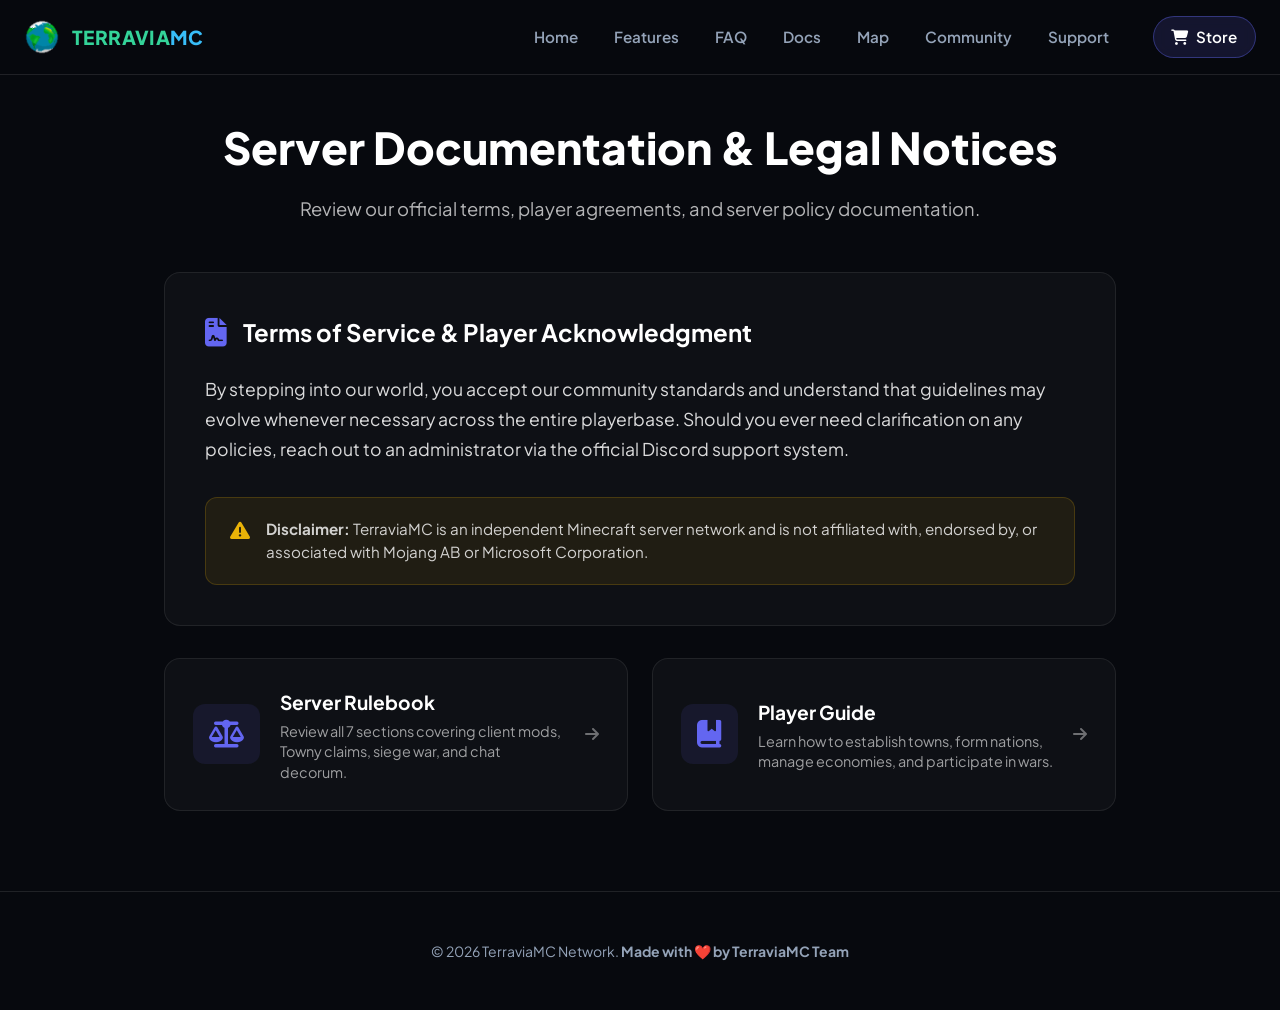
==== docs.html @ 85b94a5c "Revise navigation links and HTML content Updated navigation links and improved HTML structure." ====
<!DOCTYPE html>
<html lang="en">
<head>
    <meta charset="UTF-8">
    <meta name="viewport" content="width=device-width, initial-scale=1.0">
    <title>TerraviaMC | Documentation & Policy</title>
    <link rel="stylesheet" href="css/index.css">
    <link rel="stylesheet" href="css/docs.css">
    <link rel="preconnect" href="https://fonts.googleapis.com">
    <link rel="preconnect" href="https://fonts.gstatic.com" crossorigin>
    <link href="https://fonts.googleapis.com/css2?family=Plus+Jakarta+Sans:wght@400;500;600;700;800&display=swap" rel="stylesheet">
    <link rel="stylesheet" href="https://cdnjs.cloudflare.com/ajax/libs/font-awesome/6.4.0/css/all.min.css">
</head>
<body>

    <!-- Navigation Header -->
    <header class="navbar">
        <div class="nav-container">
            <a href="index.html" class="brand">
                <img src="assets/logo.png" alt="TerraviaMC Logo" class="brand-logo">
                <span class="brand-name">TERRAVIA<span>MC</span></span>
            </a>
            
            <nav class="nav-links">
                <a href="https://terraviamc.org">Home</a>
                <a href="#features">Features</a>
                <a href="#faq">FAQ</a>
                <a href="docs.html">Docs</a>
                <a href="https://map.terraviamc.net" target="_blank">Map</a>
                <a href="#community">Community</a>
                <a href="https://discord.gg/nkvjsukhuc" target="_blank">Support</a>
                <a href="https://store.terraviamc.net" target="_blank" class="nav-btn-store">
                    <i class="fa-solid fa-cart-shopping"></i> Store
                </a>
            </nav>
        </div>
    </header>

    <!-- Page Title Banner -->
    <section class="docs-hero">
        <h1>Server Documentation & Legal Notices</h1>
        <p>Review our official terms, player agreements, and server policy documentation.</p>
    </section>

    <!-- Main Content Container -->
    <main class="docs-container">
        
        <!-- Terms Card -->
        <div class="docs-card">
            <div class="docs-header">
                <i class="fa-solid fa-file-contract"></i>
                <h2>Terms of Service & Player Acknowledgment</h2>
            </div>
            
            <p class="docs-lead">
                By stepping into our world, you accept our community standards and understand that guidelines may evolve whenever necessary across the entire playerbase. Should you ever need clarification on any policies, reach out to an administrator via the official Discord support system.
            </p>

            <div class="docs-disclaimer">
                <i class="fa-solid fa-triangle-exclamation"></i>
                <p>
                    <strong>Disclaimer:</strong> TerraviaMC is an independent Minecraft server network and is not affiliated with, endorsed by, or associated with Mojang AB or Microsoft Corporation.
                </p>
            </div>
        </div>

        <!-- Quick Resources Grid -->
        <div class="docs-resource-grid">
            <a href="rules.html" class="docs-resource-card">
                <div class="card-icon"><i class="fa-solid fa-scale-balanced"></i></div>
                <div class="card-info">
                    <h3>Server Rulebook</h3>
                    <p>Review all 7 sections covering client mods, Towny claims, siege war, and chat decorum.</p>
                </div>
                <i class="fa-solid fa-arrow-right arrow-icon"></i>
            </a>

            <a href="guide.html" class="docs-resource-card">
                <div class="card-icon"><i class="fa-solid fa-book-bookmark"></i></div>
                <div class="card-info">
                    <h3>Player Guide</h3>
                    <p>Learn how to establish towns, form nations, manage economies, and participate in wars.</p>
                </div>
                <i class="fa-solid fa-arrow-right arrow-icon"></i>
            </a>
        </div>

    </main>

    <!-- Footer -->
    <footer class="footer">
        <p>&copy; 2026 TerraviaMC Network. <b>Made with ❤️ by TerraviaMC Team</b></p>
    </footer>

    <script src="js/script.js"></script>
</body>
</html>
---- css/index.css ----
:root {
    --bg-dark: #07090e;
    --surface-glass: rgba(15, 22, 35, 0.65);
    --border-glass: rgba(255, 255, 255, 0.1);
    
    --emerald: #34d399;
    --sky-blue: #38bdf8;
    
    --text-main: #f8fafc;
    --text-muted: #94a3b8;
}

* {
    margin: 0;
    padding: 0;
    box-sizing: border-box;
    font-family: 'Plus Jakarta Sans', sans-serif;
    scroll-behavior: smooth;
}

body {
    background-color: var(--bg-dark);
    color: var(--text-main);
    line-height: 1.6;
    animation: pageFadeIn 0.8s ease-out forwards;
}

@keyframes pageFadeIn {
    from {
        opacity: 0;
        transform: translateY(15px);
    }
    to {
        opacity: 1;
        transform: translateY(0);
    }
}

/* Starea de bază și Starea 'Checking' (Galben) */
.status-badge,
.status-badge.checking {
    display: inline-flex;
    align-items: center;
    gap: 0.5rem;
    font-size: 0.8rem;
    font-weight: 700;
    padding: 0.3rem 0.85rem;
    border-radius: 99px;
    margin-bottom: 1.5rem;
    transition: all 0.3s ease;

    /* Culori vizibile pentru galben/checking */
    background: rgba(234, 179, 8, 0.22);
    border: 1px solid rgba(234, 179, 8, 0.5);
    color: #facc15;
}

.status-badge .badge-dot,
.status-badge.checking .badge-dot {
    width: 6px;
    height: 6px;
    border-radius: 50%;
    background-color: #facc15;
    box-shadow: 0 0 8px #facc15;
}

/* Starea Online (Verde) */
.status-badge.online {
    background: rgba(52, 211, 153, 0.2);
    border-color: rgba(52, 211, 153, 0.5);
    color: var(--emerald);
}

.status-badge.online .badge-dot {
    background-color: var(--emerald);
    box-shadow: 0 0 8px var(--emerald);
}

/* Starea Offline (Roșu) */
.status-badge.offline {
    background: rgba(248, 113, 113, 0.2);
    border-color: rgba(248, 113, 113, 0.5);
    color: #f87171;
}

.status-badge.offline .badge-dot {
    background-color: #f87171;
    box-shadow: 0 0 8px #f87171;
}

.animate-on-scroll {
    opacity: 0;
    transform: translateY(30px);
    transition: opacity 0.6s ease-out, transform 0.6s ease-out;
    will-change: opacity, transform;
}

html {
    scroll-behavior: smooth;
}

/* Visible state triggered by scroll */
.animate-on-scroll.visible {
    opacity: 1;
    transform: translateY(0);
}

/* Header Navbar */
.navbar {
    position: fixed;
    top: 0;
    left: 0;
    width: 100%;
    background: rgba(7, 9, 14, 0.6);
    backdrop-filter: blur(12px);
    border-bottom: 1px solid var(--border-glass);
    z-index: 1000;
}

.nav-container {
    max-width: 1280px;
    margin: 0 auto;
    padding: 1rem 1.5rem;
    display: flex;
    justify-content: space-between;
    align-items: center;
}

.brand {
    display: flex;
    align-items: center;
    gap: 0.75rem;
    text-decoration: none;
}

.brand-logo {
    height: 36px;
    width: auto;
}

.brand-name {
    font-size: 1.2rem;
    font-weight: 800;
    color: var(--emerald);
    letter-spacing: 0.02em;
}

.brand-name span { color: var(--sky-blue); }

.nav-links {
    display: flex;
    align-items: center;
    gap: 2.25rem;
}

.nav-links a {
    color: var(--text-muted);
    text-decoration: none;
    font-weight: 600;
    font-size: 0.95rem;
    transition: color 0.2s;
}

.nav-links a:hover { color: var(--text-main); }

/* Push the store button away from standard links */
.nav-links .nav-btn-store {
    margin-left: 0.5rem;
    padding: 0.5rem 1.1rem;
    border-radius: 50px;
    background: rgba(99, 102, 241, 0.15);
    border: 1px solid rgba(99, 102, 241, 0.4);
    color: #ffffff;
    font-weight: 600;
    backdrop-filter: blur(8px);
    transition: all 0.3s ease;
    display: inline-flex;
    align-items: center;
    gap: 0.5rem;
}

/* Hover effect */
.nav-links .nav-btn-store:hover {
    background: rgba(99, 102, 241, 0.3);
    border-color: rgba(99, 102, 241, 0.7);
    box-shadow: 0 0 15px rgba(99, 102, 241, 0.4);
    transform: translateY(-1px);
}

/* Hero Section with Left Glass Card */
.hero-section {
    width: 100%;
    min-height: 100vh;
    display: flex;
    align-items: center;
    padding-left: 5rem;
    background-image: linear-gradient(180deg, rgba(7, 9, 14, 0.4) 0%, rgba(11, 15, 25, 0.95) 100%), 
                      url('../assets/earthmap.png');
    background-position: center;
    background-size: cover;
    background-repeat: no-repeat;
    background-attachment: fixed;
}

.hero-card {
    max-width: 540px;
    margin-left: 5%;
    background: var(--surface-glass);
    backdrop-filter: blur(24px);
    -webkit-backdrop-filter: blur(24px);
    border: 1px solid var(--border-glass);
    padding: 3rem;
    border-radius: 24px;
    box-shadow: 0 30px 60px rgba(0, 0, 0, 0.4);
}

.status-badge {
    display: inline-flex;
    align-items: center;
    gap: 0.5rem;
    font-size: 0.8rem;
    font-weight: 700;
    padding: 0.3rem 0.85rem;
    border-radius: 99px;
    margin-bottom: 1.5rem;
    transition: all 0.3s ease;
}

.status-badge.checking {
    background: rgba(234, 179, 8, 0.12);
    border: 1px solid rgba(234, 179, 8, 0.3);
    color: #facc15;
}

.status-badge.checking .badge-dot {
    background-color: #facc15;
}

.status-badge.online {
    background: rgba(52, 211, 153, 0.1);
    border: 1px solid rgba(52, 211, 153, 0.25);
    color: var(--emerald);
}
.status-badge.online .badge-dot {
    background-color: var(--emerald);
}

/* Offline State (Red) */
.status-badge.offline {
    background: rgba(248, 113, 113, 0.12);
    border: 1px solid rgba(248, 113, 113, 0.3);
    color: #f87171;
}
.status-badge.offline .badge-dot {
    background-color: #f87171;
}

.badge-dot {
    width: 6px;
    height: 6px;
    background-color: var(--emerald);
    border-radius: 50%;
}

.hero-title {
    font-size: 2.75rem;
    font-weight: 800;
    line-height: 1.15;
    margin-bottom: 1.25rem;
    letter-spacing: -0.02em;
}

.hero-title span {
    color: var(--sky-blue);
}

.hero-description {
    color: var(--text-muted);
    font-size: 1rem;
    margin-bottom: 2rem;
}

.hero-actions {
    display: flex;
    flex-wrap: wrap;
    gap: 1rem;
    align-items: center;
}

.ip-btn {
    display: flex;
    align-items: center;
    gap: 0.75rem;
    background: rgba(56, 189, 248, 0.12);
    border: 1px solid rgba(56, 189, 248, 0.3);
    color: var(--sky-blue);
    padding: 0.75rem 1.25rem;
    border-radius: 99px;
    font-weight: 700;
    font-size: 0.85rem;
    cursor: pointer;
    transition: all 0.2s;
}

.ip-btn:hover {
    background: rgba(56, 189, 248, 0.22);
    border-color: var(--sky-blue);
}

.discord-btn {
    color: var(--text-muted);
    text-decoration: none;
    font-weight: 700;
    font-size: 0.9rem;
    padding: 0.75rem 1rem;
    transition: color 0.2s;
}

.discord-btn:hover { color: var(--text-main); }

/* Features Section */
.section {
    max-width: 1280px;
    margin: 0 auto;
    padding: 6rem 2rem;
}

.section-header {
    text-align: center;
    margin-bottom: 3.5rem;
}

.section-tag {
    color: var(--sky-blue);
    font-weight: 700;
    font-size: 0.85rem;
    text-transform: uppercase;
    letter-spacing: 0.08em;
}

.section-header h2 {
    font-size: 2.2rem;
    font-weight: 800;
    margin-top: 0.25rem;
}

.card-grid {
    display: grid;
    grid-template-columns: repeat(auto-fit, minmax(300px, 1fr));
    gap: 2rem;
}

.feature-card {
    background: rgba(15, 22, 35, 0.4);
    border: 1px solid var(--border-glass);
    padding: 2.5rem 2rem;
    border-radius: 16px;
    transition: transform 0.25s, border-color 0.25s;
}

.feature-card:hover {
    transform: translateY(-4px);
    border-color: rgba(56, 189, 248, 0.3);
}

.card-tag {
    font-size: 0.85rem;
    font-weight: 800;
    color: var(--emerald);
    margin-bottom: 1rem;
}

.feature-card h3 {
    font-size: 1.25rem;
    font-weight: 700;
    margin-bottom: 0.75rem;
}

.feature-card p {
    color: var(--text-muted);
    font-size: 0.95rem;
}

/* Footer */
.footer {
    border-top: 1px solid var(--border-glass);
    text-align: center;
    padding: 3rem 2rem;
    color: var(--text-muted);
    font-size: 0.875rem;
}

/* FAQ Glass Card Section */
.faq-glass-card {
    background: var(--surface-glass);
    backdrop-filter: blur(24px);
    -webkit-backdrop-filter: blur(24px);
    border: 1px solid var(--border-glass);
    padding: 3.5rem 3rem;
    border-radius: 24px;
    box-shadow: 0 30px 60px rgba(0, 0, 0, 0.4);
}

.faq-grid {
    display: flex;
    gap: 2.5rem;
    position: relative;
}

.faq-column {
    flex: 1;
    display: flex;
    flex-direction: column;
    gap: 2.5rem;
}

.faq-item h3 {
    font-size: 1.15rem;
    font-weight: 700;
    color: var(--sky-blue);
    margin-bottom: 0.6rem;
}

.faq-item p {
    color: var(--text-muted);
    font-size: 0.95rem;
    line-height: 1.6;
}

.faq-item strong {
    color: var(--text-main);
}

@media (max-width: 768px) {
    .faq-grid {
        flex-direction: column;
        gap: 2rem;
    }
}

.community-container {
    display: flex;
    gap: 2rem;
    align-items: stretch;
}

.community-card {
    flex: 2;
    display: flex;
    background: var(--surface-glass);
    backdrop-filter: blur(24px);
    -webkit-backdrop-filter: blur(24px);
    border: 1px solid var(--border-glass);
    border-radius: 20px;
    overflow: hidden;
    box-shadow: 0 20px 40px rgba(0, 0, 0, 0.4);
}

.community-media {
    flex: 1;
    background: rgba(0, 0, 0, 0.25);
    display: flex;
    align-items: center;
    justify-content: center;
    padding: 2.5rem;
    border-right: 1px solid var(--border-glass);
}

.community-logo {
    max-width: 100%;
    max-height: 220px;
    object-fit: contain;
    filter: drop-shadow(0 10px 20px rgba(0, 0, 0, 0.5));
}

.community-text {
    flex: 1.2;
    padding: 3rem 2.5rem;
    display: flex;
    flex-direction: column;
    justify-content: center;
}

.community-text h2 {
    font-size: 2rem;
    font-weight: 800;
    margin-bottom: 1.25rem;
    color: var(--text-main);
}

.community-text p {
    color: var(--text-muted);
    font-size: 0.95rem;
    line-height: 1.6;
    margin-bottom: 1.25rem;
}

.community-text p:last-child {
    margin-bottom: 0;
}

.community-text a {
    color: var(--sky-blue);
    text-decoration: none;
    font-weight: 700;
}

.community-text a:hover {
    text-decoration: underline;
}

.discord-widget-wrapper {
    flex: 1;
    min-width: 320px;
    height: 480px;
    background: var(--surface-glass);
    border: 1px solid var(--border-glass);
    border-radius: 20px;
    overflow: hidden;
    box-shadow: 0 20px 40px rgba(0, 0, 0, 0.4);
}

@media (max-width: 992px) {
    .hero-section {
        padding-left: 1.5rem;
        padding-right: 1.5rem;
    }
    .hero-card {
        margin-left: 0;
    }
    .community-container {
        flex-direction: column;
    }
    .community-card {
        flex-direction: column;
    }
    .community-media {
        border-right: none;
        border-bottom: 1px solid var(--border-glass);
        padding: 2rem;
    }
    .discord-widget-wrapper {
        width: 100%;
        min-width: auto;
    }
}

/* Typewriter Effect Styles */
#typewriter {
    position: relative;
    color: var(--sky-blue);
    text-shadow: 0 0 12px rgba(56, 189, 248, 0.5);
}

#typewriter::after {
    content: '|';
    margin-left: 2px;
    color: var(--sky-blue);
    animation: blinkCursor 0.8s infinite;
}

@keyframes blinkCursor {
    0%, 100% { opacity: 1; }
    50% { opacity: 0; }
}
---- css/docs.css ----
/* Documentation Hero Section */
.docs-hero {
    text-align: center;
    padding: 7rem 1.5rem 3rem;
    max-width: 900px;
    margin: 0 auto;
}

.docs-hero h1 {
    font-size: 2.75rem;
    font-weight: 800;
    margin-bottom: 0.75rem;
    color: #ffffff;
}

.docs-hero p {
    font-size: 1.15rem;
    color: rgba(255, 255, 255, 0.7);
}

/* Main Container */
.docs-container {
    max-width: 1000px;
    margin: 0 auto;
    padding: 0 1.5rem 5rem;
    display: flex;
    flex-direction: column;
    gap: 2rem;
}

/* Documentation Card Box */
.docs-card {
    background: rgba(255, 255, 255, 0.03);
    border: 1px solid rgba(255, 255, 255, 0.08);
    border-radius: 16px;
    padding: 2.5rem;
    backdrop-filter: blur(10px);
}

.docs-header {
    display: flex;
    align-items: center;
    gap: 1rem;
    margin-bottom: 1.5rem;
}

.docs-header i {
    font-size: 1.8rem;
    color: #6366f1;
}

.docs-header h2 {
    font-size: 1.5rem;
    font-weight: 700;
    color: #ffffff;
}

.docs-lead {
    font-size: 1.1rem;
    line-height: 1.7;
    color: rgba(255, 255, 255, 0.85);
    margin-bottom: 2rem;
}

/* Disclaimer Alert Box */
.docs-disclaimer {
    display: flex;
    align-items: flex-start;
    gap: 1rem;
    background: rgba(234, 179, 8, 0.08);
    border: 1px solid rgba(234, 179, 8, 0.2);
    border-radius: 12px;
    padding: 1.25rem 1.5rem;
}

.docs-disclaimer i {
    font-size: 1.25rem;
    color: #eab308;
    margin-top: 0.2rem;
}

.docs-disclaimer p {
    font-size: 0.95rem;
    color: rgba(255, 255, 255, 0.8);
    line-height: 1.5;
}

/* Quick Links Grid for Rules & Guide */
.docs-resource-grid {
    display: grid;
    grid-template-columns: repeat(auto-fit, minmax(300px, 1fr));
    gap: 1.5rem;
}

.docs-resource-card {
    display: flex;
    align-items: center;
    gap: 1.25rem;
    background: rgba(255, 255, 255, 0.03);
    border: 1px solid rgba(255, 255, 255, 0.08);
    border-radius: 16px;
    padding: 1.75rem;
    text-decoration: none;
    transition: all 0.2s ease-in-out;
}

.docs-resource-card:hover {
    background: rgba(255, 255, 255, 0.06);
    border-color: rgba(99, 102, 241, 0.4);
    transform: translateY(-3px);
}

.card-icon {
    font-size: 1.75rem;
    color: #6366f1;
    background: rgba(99, 102, 241, 0.1);
    padding: 1rem;
    border-radius: 12px;
    display: flex;
    align-items: center;
    justify-content: center;
}

.card-info h3 {
    font-size: 1.2rem;
    font-weight: 700;
    color: #ffffff;
    margin-bottom: 0.25rem;
}

.card-info p {
    font-size: 0.9rem;
    color: rgba(255, 255, 255, 0.6);
    line-height: 1.4;
}

.arrow-icon {
    margin-left: auto;
    color: rgba(255, 255, 255, 0.4);
    transition: transform 0.2s ease, color 0.2s ease;
}

.docs-resource-card:hover .arrow-icon {
    color: #6366f1;
    transform: translateX(4px);
}

/* Mobile Responsiveness */
@media (max-width: 768px) {
    .docs-hero h1 {
        font-size: 2rem;
    }
    .docs-card {
        padding: 1.5rem;
    }
    .docs-resource-card {
        flex-direction: column;
        align-items: flex-start;
    }
    .arrow-icon {
        display: none;
    }
}
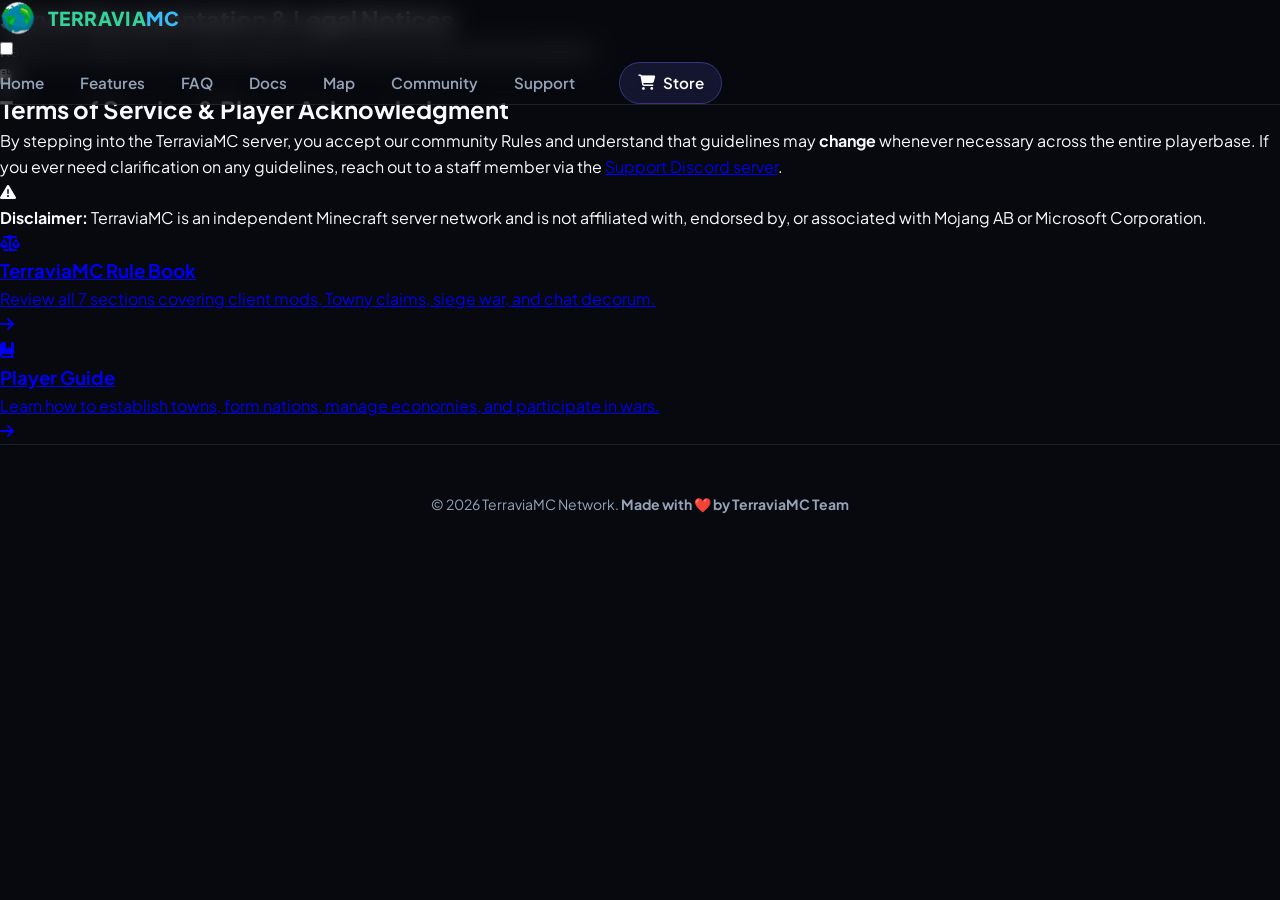
==== commit 8d84cb3c: "Add files via upload" ====
--- a/docs.html
+++ b/docs.html
@@ -2,40 +2,64 @@
 <html lang="en">
 <head>
     <meta charset="UTF-8">
+    <link rel="icon" type="image/png" href="assets/logo.png">
     <meta name="viewport" content="width=device-width, initial-scale=1.0">
-    <title>TerraviaMC | Documentation & Policy</title>
+    <title>TerraviaMC | Geopolitical Earth Towny</title>
     <link rel="stylesheet" href="css/index.css">
-    <link rel="stylesheet" href="css/docs.css">
     <link rel="preconnect" href="https://fonts.googleapis.com">
     <link rel="preconnect" href="https://fonts.gstatic.com" crossorigin>
     <link href="https://fonts.googleapis.com/css2?family=Plus+Jakarta+Sans:wght@400;500;600;700;800&display=swap" rel="stylesheet">
     <link rel="stylesheet" href="https://cdnjs.cloudflare.com/ajax/libs/font-awesome/6.4.0/css/all.min.css">
+
+    <!-- Discord & Open Graph Embed Tags -->
+    <meta property="og:site_name" content="TerraviaMC">
+    <meta property="og:title" content="TerraviaMC Earth Towny">
+    <meta property="og:description" content="Join TerraviaMC and help build, conquer, and explore the world in Minecraft.">
+    <meta property="og:type" content="website">
+
+    <!-- Large Image Preview (Must be a FULL absolute https:// URL) -->
+    <meta property="og:image" content="https://terraviamc.org/assets/DiscordEmbed.png">
+    <meta property="og:image:width" content="1200">
+    <meta property="og:image:height" content="630">
+
+    <!-- Discord Card Formatting -->
+    <meta name="twitter:card" content="summary_large_image">
+    <meta name="twitter:image" content="https://terraviamc.org/assets/DiscordEmbed.png">
+
+    <!-- Accent Line Color on the Left Side of Discord Embed -->
+    <meta name="theme-color" content="#38bdf8">
 </head>
 <body>
+    <header class="navbar">
+        <a href="https://terraviamc.org" class="brand">
+            <img src="assets/logo.png" alt="TerraviaMC Logo" class="brand-logo">
+            <span class="brand-name">TERRAVIA<span>MC</span></span>
+        </a>
 
-    <!-- Navigation Header -->
-    <header class="navbar">
-        <div class="nav-container">
-            <a href="index.html" class="brand">
-                <img src="assets/logo.png" alt="TerraviaMC Logo" class="brand-logo">
-                <span class="brand-name">TERRAVIA<span>MC</span></span>
-            </a>
-            
-            <nav class="nav-links">
+        <!-- Mobile Hamburger Toggle -->
+        <input type="checkbox" id="nav-toggle" class="nav-toggle">
+        <label for="nav-toggle" class="hamburger-btn" aria-label="Toggle Navigation">
+            <span></span>
+            <span></span>
+            <span></span>
+        </label>
+
+        <!-- Navigation Menu Container -->
+        <nav class="nav-menu">
+            <div class="nav-links">
                 <a href="https://terraviamc.org">Home</a>
-                <a href="#features">Features</a>
-                <a href="#faq">FAQ</a>
+                <a href="https://terraviamc.org/#features">Features</a>
+                <a href="https://terraviamc.org/#faq">FAQ</a>
                 <a href="docs.html">Docs</a>
                 <a href="https://map.terraviamc.net" target="_blank">Map</a>
-                <a href="#community">Community</a>
+                <a href="https://terraviamc.org/#community">Community</a>
                 <a href="https://discord.gg/nkvjsukhuc" target="_blank">Support</a>
                 <a href="https://store.terraviamc.net" target="_blank" class="nav-btn-store">
                     <i class="fa-solid fa-cart-shopping"></i> Store
                 </a>
-            </nav>
-        </div>
+            </div>
+        </nav>
     </header>
-
     <!-- Page Title Banner -->
     <section class="docs-hero">
         <h1>Server Documentation & Legal Notices</h1>
@@ -53,7 +77,7 @@
             </div>
             
             <p class="docs-lead">
-                By stepping into our world, you accept our community standards and understand that guidelines may evolve whenever necessary across the entire playerbase. Should you ever need clarification on any policies, reach out to an administrator via the official Discord support system.
+                By stepping into the TerraviaMC server, you accept our community Rules and understand that guidelines may <strong>change</strong> whenever necessary across the entire playerbase. If you ever need clarification on any guidelines, reach out to a staff member via the <a href="https://discord.gg/nkvjsukhuc" target="_blank">Support Discord server</a>.
             </p>
 
             <div class="docs-disclaimer">
@@ -69,7 +93,7 @@
             <a href="rules.html" class="docs-resource-card">
                 <div class="card-icon"><i class="fa-solid fa-scale-balanced"></i></div>
                 <div class="card-info">
-                    <h3>Server Rulebook</h3>
+                    <h3>TerraviaMC Rule Book</h3>
                     <p>Review all 7 sections covering client mods, Towny claims, siege war, and chat decorum.</p>
                 </div>
                 <i class="fa-solid fa-arrow-right arrow-icon"></i>
@@ -94,4 +118,4 @@
 
     <script src="js/script.js"></script>
 </body>
-</html>
+</html>
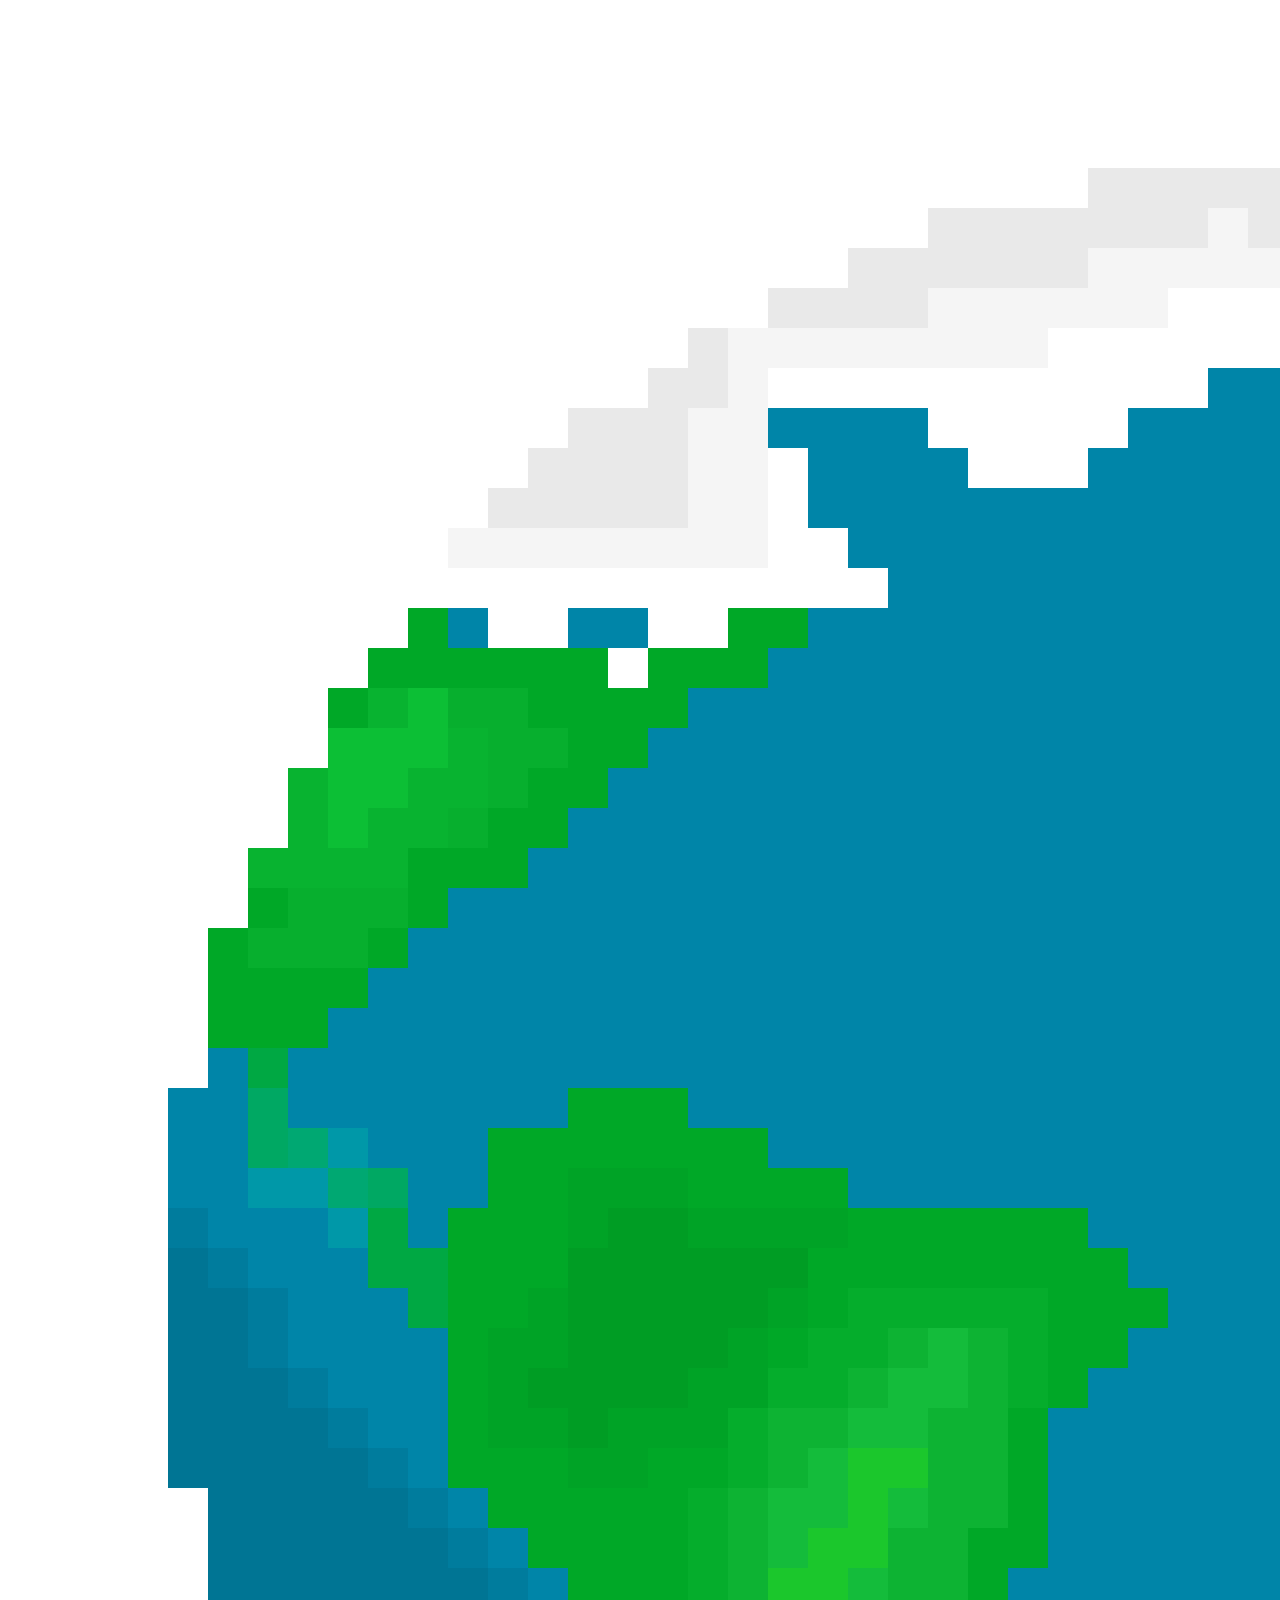
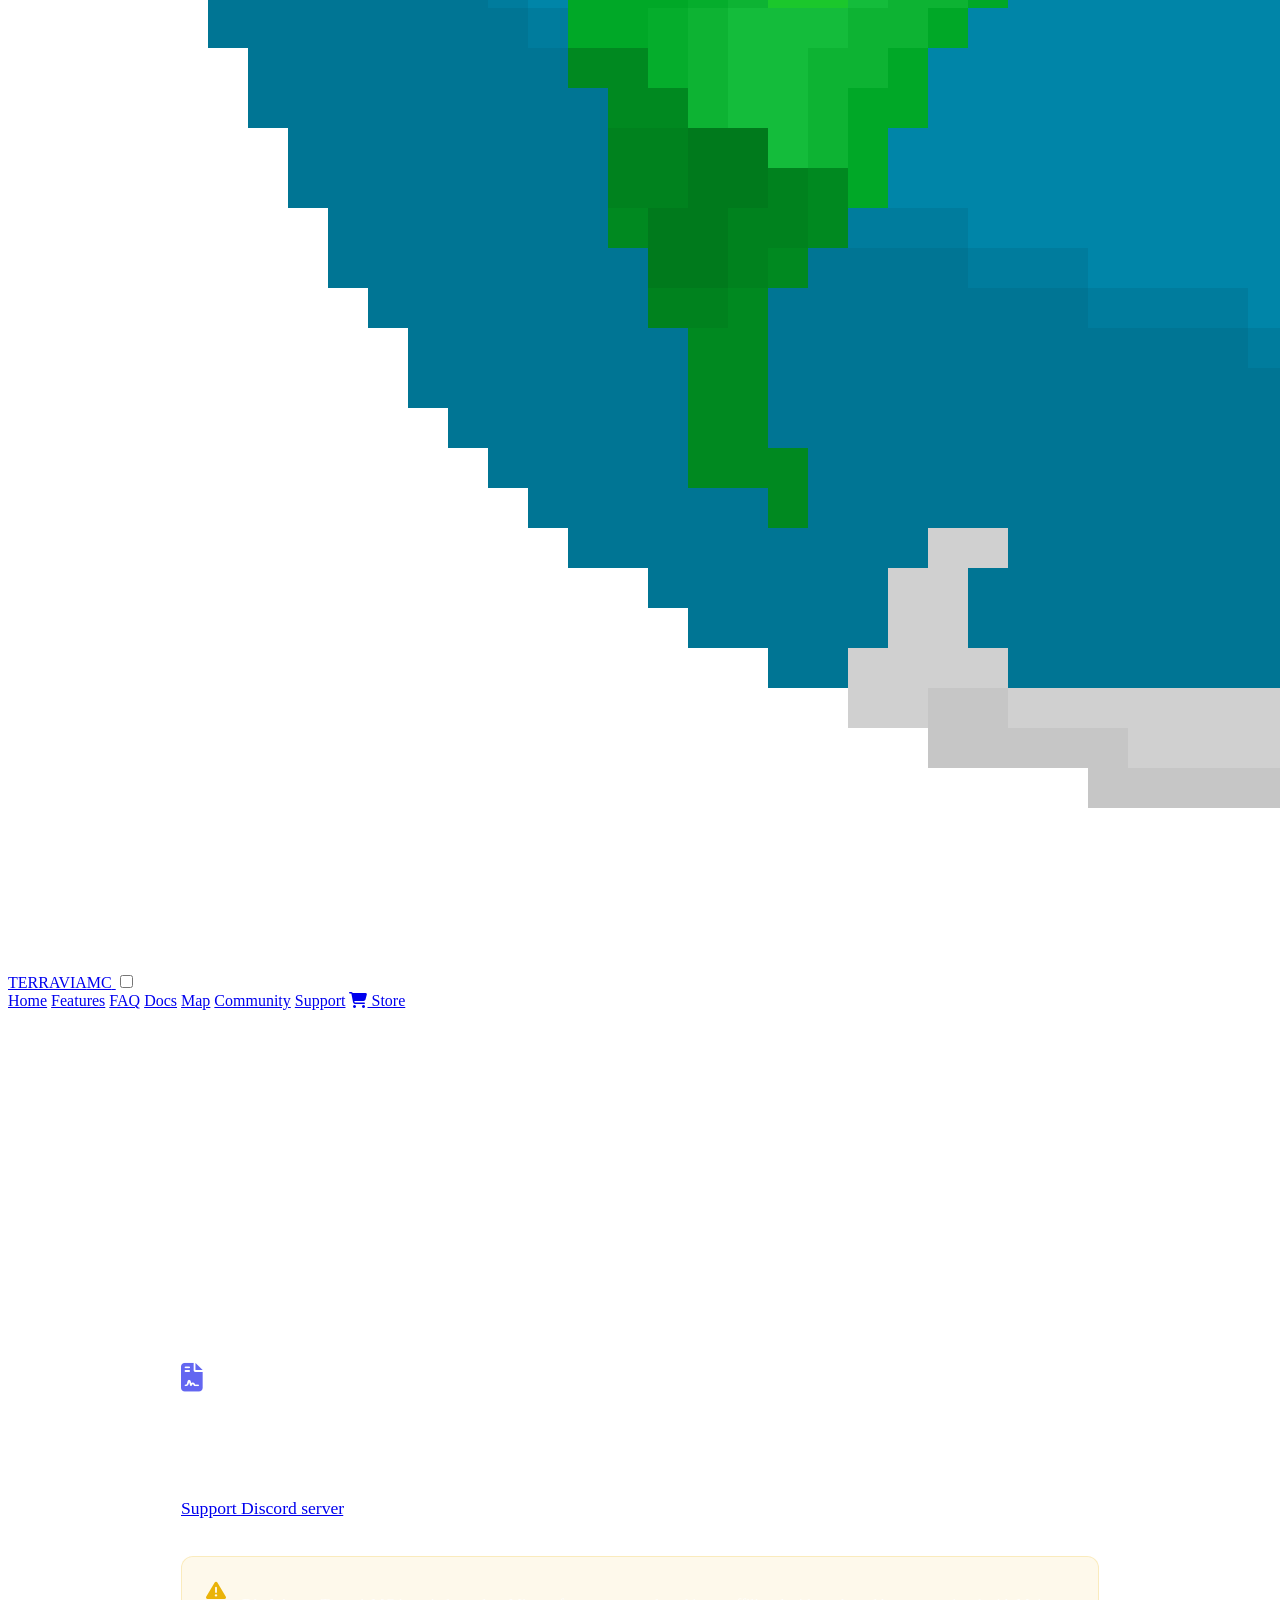
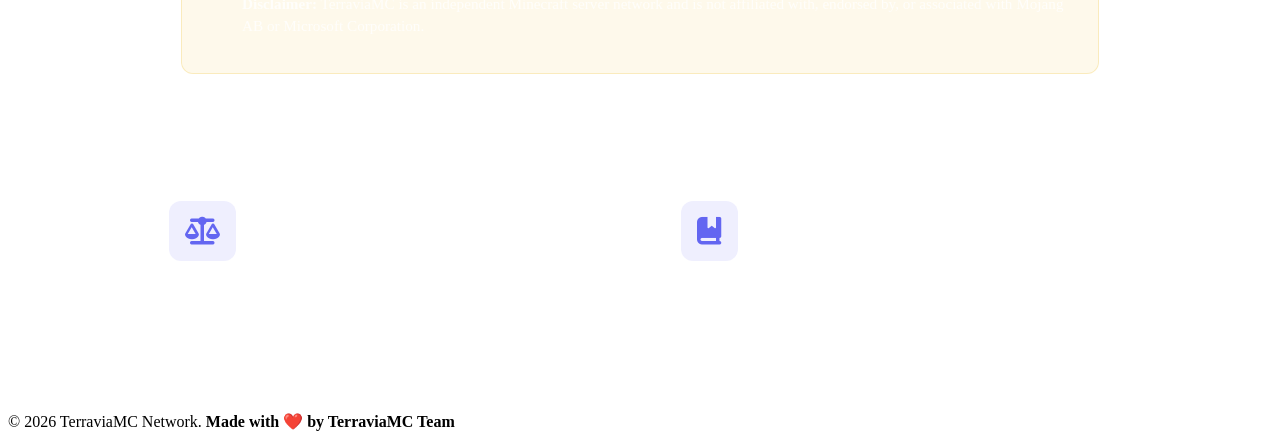
==== commit 2cb5f861: "Update docs.html" ====
--- a/docs.html
+++ b/docs.html
@@ -5,7 +5,7 @@
     <link rel="icon" type="image/png" href="assets/logo.png">
     <meta name="viewport" content="width=device-width, initial-scale=1.0">
     <title>TerraviaMC | Geopolitical Earth Towny</title>
-    <link rel="stylesheet" href="css/index.css">
+    <link rel="stylesheet" href="css/docs.css">
     <link rel="preconnect" href="https://fonts.googleapis.com">
     <link rel="preconnect" href="https://fonts.gstatic.com" crossorigin>
     <link href="https://fonts.googleapis.com/css2?family=Plus+Jakarta+Sans:wght@400;500;600;700;800&display=swap" rel="stylesheet">
@@ -118,4 +118,4 @@
 
     <script src="js/script.js"></script>
 </body>
-</html>+</html>
--- a/css/docs.css
+++ b/css/docs.css
@@ -0,0 +1,164 @@
+/* Documentation Hero Section */
+.docs-hero {
+    text-align: center;
+    padding: 7rem 1.5rem 3rem;
+    max-width: 900px;
+    margin: 0 auto;
+}
+
+.docs-hero h1 {
+    font-size: 2.75rem;
+    font-weight: 800;
+    margin-bottom: 0.75rem;
+    margin-top: 1.5rem;
+    color: #ffffff;
+}
+
+.docs-hero p {
+    font-size: 1.15rem;
+    color: rgba(255, 255, 255, 0.7);
+}
+
+/* Main Container */
+.docs-container {
+    max-width: 1000px;
+    margin: 0 auto;
+    padding: 0 1.5rem 5rem;
+    display: flex;
+    flex-direction: column;
+    gap: 2rem;
+}
+
+/* Documentation Card Box */
+.docs-card {
+    background: rgba(255, 255, 255, 0.03);
+    border: 1px solid rgba(255, 255, 255, 0.08);
+    border-radius: 16px;
+    padding: 2.5rem;
+    backdrop-filter: blur(10px);
+}
+
+.docs-header {
+    display: flex;
+    align-items: center;
+    gap: 1rem;
+    margin-bottom: 1.5rem;
+}
+
+.docs-header i {
+    font-size: 1.8rem;
+    color: #6366f1;
+}
+
+.docs-header h2 {
+    font-size: 1.5rem;
+    font-weight: 700;
+    color: #ffffff;
+}
+
+.docs-lead {
+    font-size: 1.1rem;
+    line-height: 1.7;
+    color: rgba(255, 255, 255, 0.85);
+    margin-bottom: 2rem;
+}
+
+/* Disclaimer Alert Box */
+.docs-disclaimer {
+    display: flex;
+    align-items: flex-start;
+    gap: 1rem;
+    background: rgba(234, 179, 8, 0.08);
+    border: 1px solid rgba(234, 179, 8, 0.2);
+    border-radius: 12px;
+    padding: 1.25rem 1.5rem;
+}
+
+.docs-disclaimer i {
+    font-size: 1.25rem;
+    color: #eab308;
+    margin-top: 0.2rem;
+}
+
+.docs-disclaimer p {
+    font-size: 0.95rem;
+    color: rgba(255, 255, 255, 0.8);
+    line-height: 1.5;
+}
+
+/* Quick Links Grid for Rules & Guide */
+.docs-resource-grid {
+    display: grid;
+    grid-template-columns: repeat(auto-fit, minmax(300px, 1fr));
+    gap: 1.5rem;
+}
+
+.docs-resource-card {
+    display: flex;
+    align-items: center;
+    gap: 1.25rem;
+    background: rgba(255, 255, 255, 0.03);
+    border: 1px solid rgba(255, 255, 255, 0.08);
+    border-radius: 16px;
+    padding: 1.75rem;
+    text-decoration: none;
+    transition: all 0.2s ease-in-out;
+}
+
+.docs-resource-card:hover {
+    background: rgba(255, 255, 255, 0.06);
+    border-color: rgba(99, 102, 241, 0.4);
+    transform: translateY(-3px);
+}
+
+.card-icon {
+    font-size: 1.75rem;
+    color: #6366f1;
+    background: rgba(99, 102, 241, 0.1);
+    padding: 1rem;
+    border-radius: 12px;
+    display: flex;
+    align-items: center;
+    justify-content: center;
+}
+
+.card-info h3 {
+    font-size: 1.2rem;
+    font-weight: 700;
+    color: #ffffff;
+    margin-bottom: 0.25rem;
+}
+
+.card-info p {
+    font-size: 0.9rem;
+    color: rgba(255, 255, 255, 0.6);
+    line-height: 1.4;
+}
+
+.arrow-icon {
+    margin-left: auto;
+    color: rgba(255, 255, 255, 0.4);
+    transition: transform 0.2s ease, color 0.2s ease;
+}
+
+.docs-resource-card:hover .arrow-icon {
+    color: #6366f1;
+    transform: translateX(4px);
+}
+
+/* Mobile Responsiveness */
+@media (max-width: 768px) {
+    .docs-hero h1 {
+        font-size: 2rem;
+    }
+    .docs-card {
+        padding: 1.5rem;
+    }
+    .docs-resource-card {
+        flex-direction: column;
+        align-items: flex-start;
+    }
+    .arrow-icon {
+        display: none;
+    }
+}
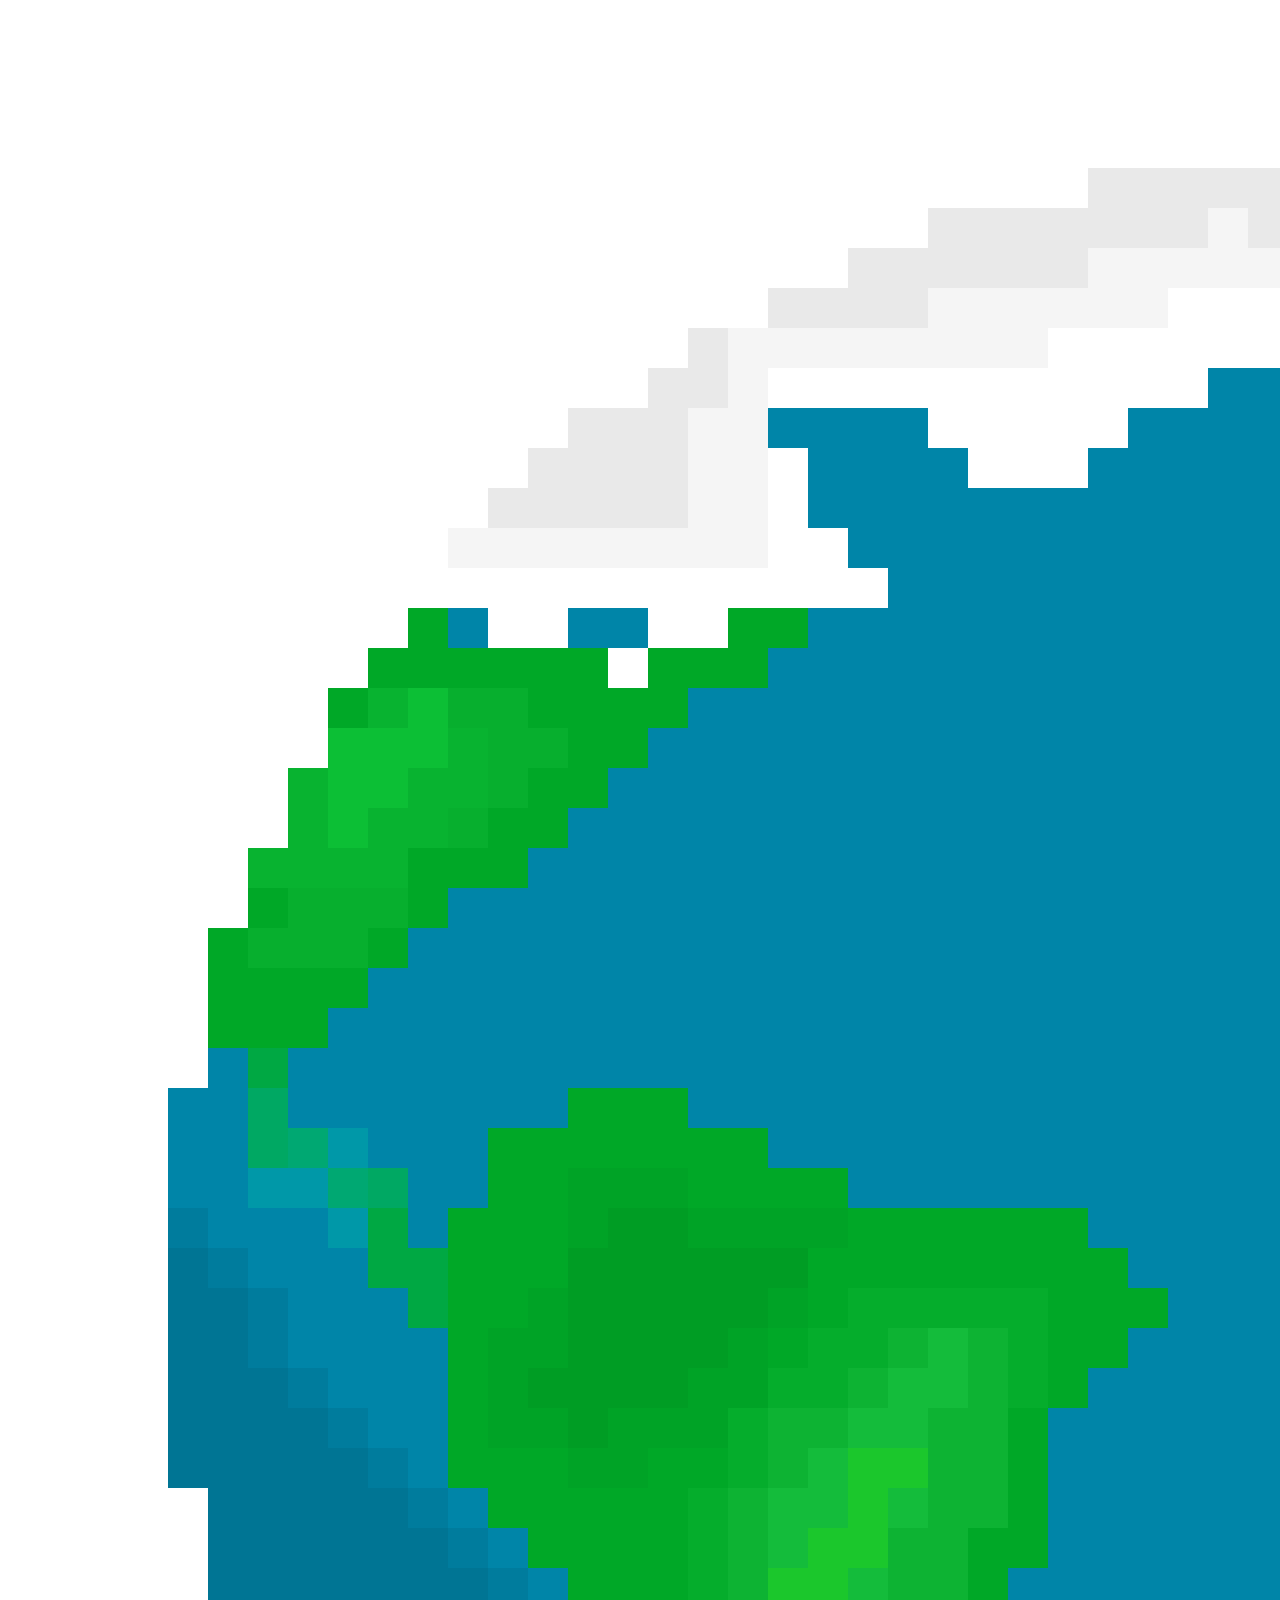
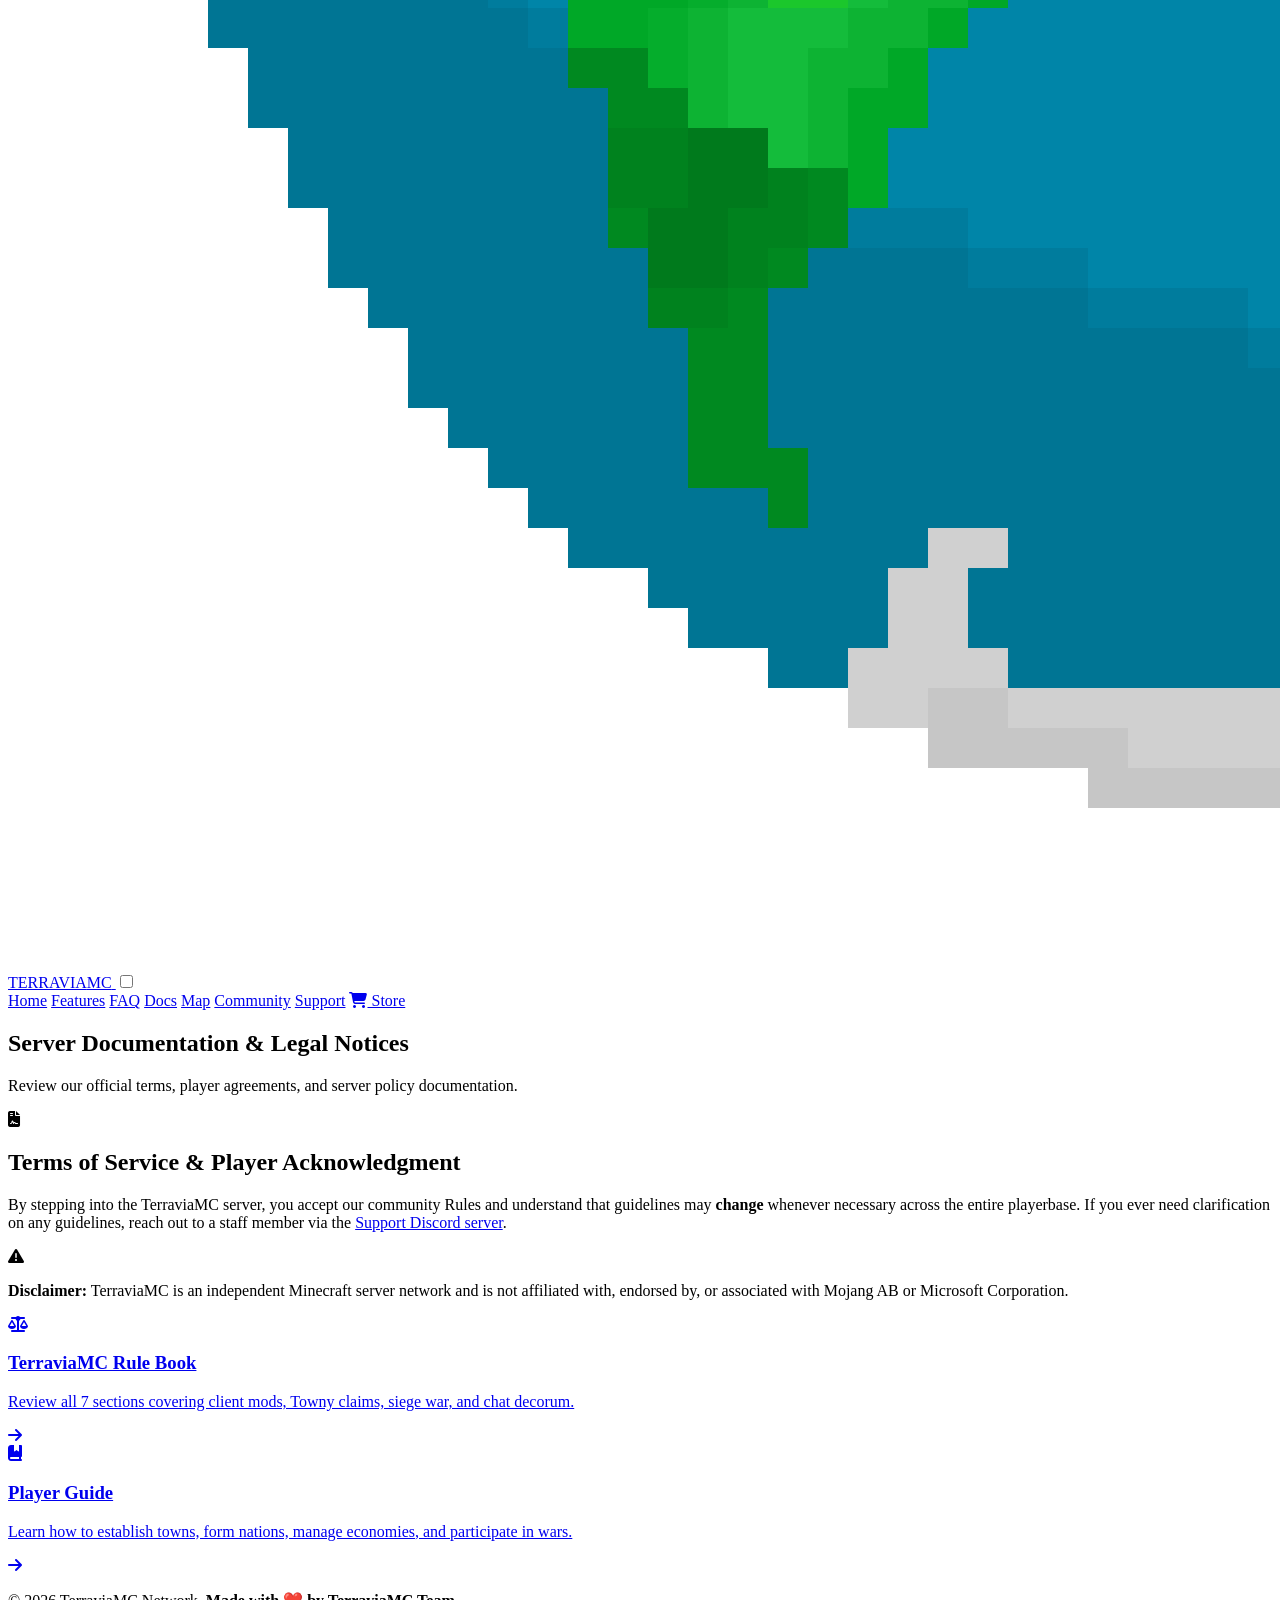
==== commit 36e1becb: "Update docs.html" ====
--- a/docs.html
+++ b/docs.html
@@ -5,7 +5,10 @@
     <link rel="icon" type="image/png" href="assets/logo.png">
     <meta name="viewport" content="width=device-width, initial-scale=1.0">
     <title>TerraviaMC | Geopolitical Earth Towny</title>
-    <link rel="stylesheet" href="css/docs.css">
+    <link rel="stylesheet" href="css/docs.html">
+    <link rel="stylesheet" href="css/guide.html">
+    <link rel="stylesheet" href="css/rules.html">
+    <link rel="stylesheet" href="css/docs.html">
     <link rel="preconnect" href="https://fonts.googleapis.com">
     <link rel="preconnect" href="https://fonts.gstatic.com" crossorigin>
     <link href="https://fonts.googleapis.com/css2?family=Plus+Jakarta+Sans:wght@400;500;600;700;800&display=swap" rel="stylesheet">
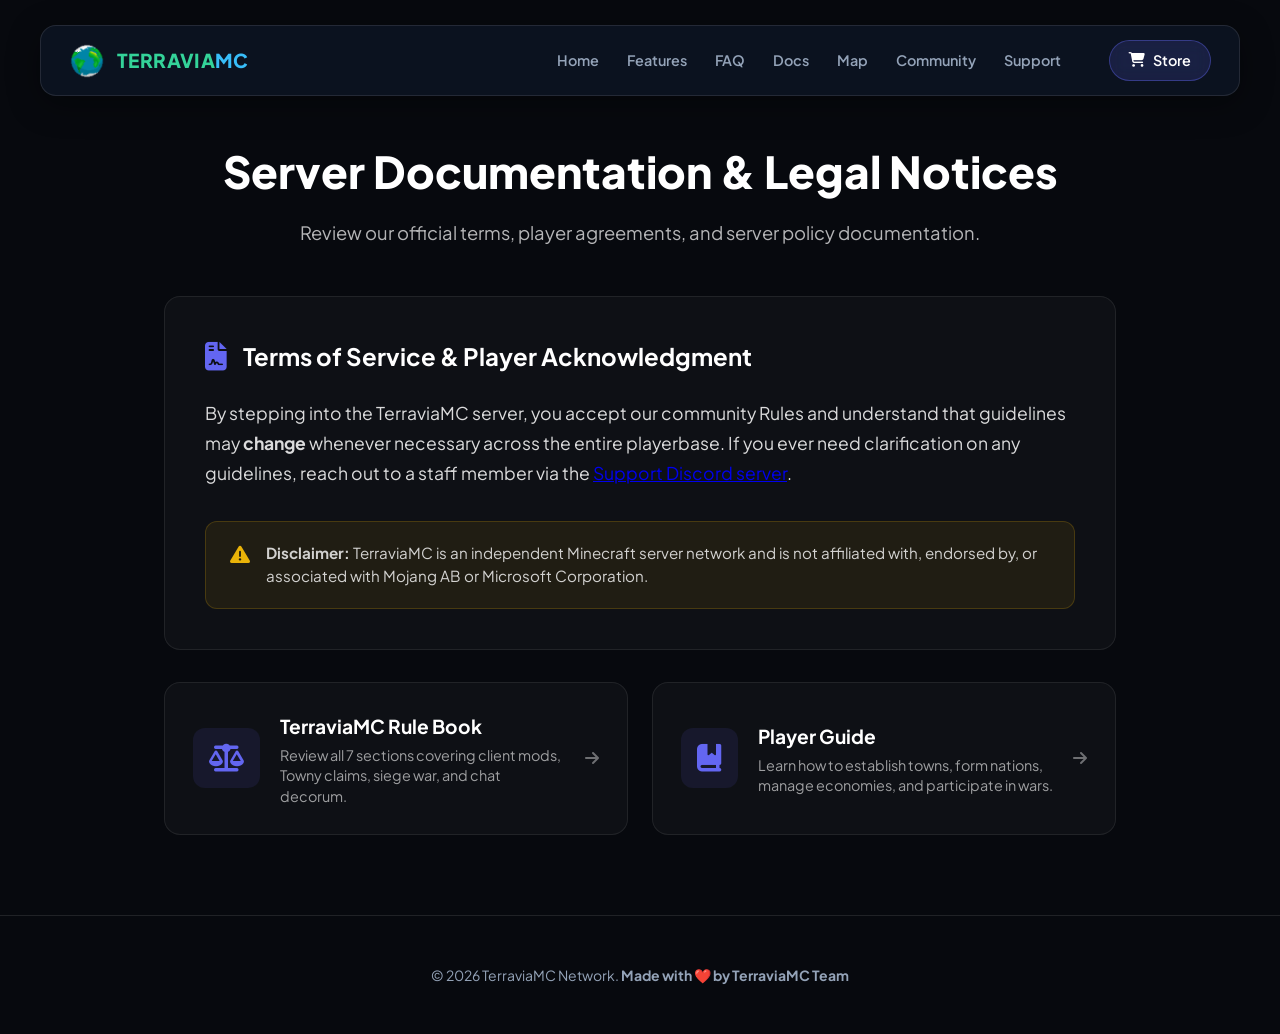
==== commit c19398c7: "Update docs.html" ====
--- a/docs.html
+++ b/docs.html
@@ -5,10 +5,8 @@
     <link rel="icon" type="image/png" href="assets/logo.png">
     <meta name="viewport" content="width=device-width, initial-scale=1.0">
     <title>TerraviaMC | Geopolitical Earth Towny</title>
-    <link rel="stylesheet" href="css/docs.html">
-    <link rel="stylesheet" href="css/guide.html">
-    <link rel="stylesheet" href="css/rules.html">
-    <link rel="stylesheet" href="css/docs.html">
+    <link rel="stylesheet" href="css/index.css">
+    <link rel="stylesheet" href="css/docs.css">
     <link rel="preconnect" href="https://fonts.googleapis.com">
     <link rel="preconnect" href="https://fonts.gstatic.com" crossorigin>
     <link href="https://fonts.googleapis.com/css2?family=Plus+Jakarta+Sans:wght@400;500;600;700;800&display=swap" rel="stylesheet">
--- a/css/index.css
+++ b/css/index.css
@@ -0,0 +1,792 @@
+:root {
+    --bg-dark: #07090e;
+    --surface-glass: rgba(15, 22, 35, 0.65);
+    --border-glass: rgba(255, 255, 255, 0.1);
+    
+    --emerald: #34d399;
+    --sky-blue: #38bdf8;
+    
+    --text-main: #f8fafc;
+    --text-muted: #94a3b8;
+}
+
+* {
+    margin: 0;
+    padding: 0;
+    box-sizing: border-box;
+    font-family: 'Plus Jakarta Sans', sans-serif;
+    scroll-behavior: smooth;
+}
+
+body {
+    background-color: var(--bg-dark);
+    color: var(--text-main);
+    line-height: 1.6;
+    animation: pageFadeIn 0.8s ease-out forwards;
+}
+
+@keyframes pageFadeIn {
+    from {
+        opacity: 0;
+    }
+    to {
+        opacity: 1;
+    }
+}
+
+/* Starea de bază și Starea 'Checking' (Galben) */
+.status-badge,
+.status-badge.checking {
+    display: inline-flex;
+    align-items: center;
+    gap: 0.5rem;
+    font-size: 0.8rem;
+    font-weight: 700;
+    padding: 0.3rem 0.85rem;
+    border-radius: 99px;
+    margin-bottom: 1.5rem;
+    transition: all 0.3s ease;
+
+    background: rgba(234, 179, 8, 0.22);
+    border: 1px solid rgba(234, 179, 8, 0.5);
+    color: #facc15;
+}
+
+.status-badge .badge-dot,
+.status-badge.checking .badge-dot {
+    width: 6px;
+    height: 6px;
+    border-radius: 50%;
+    background-color: #facc15;
+    box-shadow: 0 0 8px #facc15;
+}
+
+/* Starea Online (Verde) */
+.status-badge.online {
+    background: rgba(52, 211, 153, 0.2);
+    border-color: rgba(52, 211, 153, 0.5);
+    color: var(--emerald);
+}
+
+.status-badge.online .badge-dot {
+    background-color: var(--emerald);
+    box-shadow: 0 0 8px var(--emerald);
+}
+
+/* Starea Offline (Roșu) */
+.status-badge.offline {
+    background: rgba(248, 113, 113, 0.2);
+    border-color: rgba(248, 113, 113, 0.5);
+    color: #f87171;
+}
+
+.status-badge.offline .badge-dot {
+    background-color: #f87171;
+    box-shadow: 0 0 8px #f87171;
+}
+
+.animate-on-scroll {
+    opacity: 0;
+    transform: translateY(30px);
+    transition: opacity 0.6s ease-out, transform 0.6s ease-out;
+    will-change: opacity, transform;
+}
+
+html {
+    scroll-behavior: smooth;
+}
+
+.animate-on-scroll.visible {
+    opacity: 1;
+    transform: translateY(0);
+}
+
+/* Header Floating Navbar */
+.navbar {
+    position: fixed;
+    top: 25px;
+    left: 0;
+    right: 0;
+    z-index: 1000;
+    width: calc(100% - 60px);
+    max-width: 1200px;
+    margin: 0 auto;
+    padding: 14px 28px;
+    background: rgba(15, 23, 42, 0.65);
+    backdrop-filter: blur(12px);
+    -webkit-backdrop-filter: blur(12px);
+    border-radius: 16px;
+    border: 1px solid var(--border-glass);
+    box-shadow: 0 8px 32px 0 rgba(0, 0, 0, 0.37);
+    display: flex;
+    align-items: center;
+    justify-content: space-between;
+}
+
+/* Nav container transparent pass-through */
+.nav-container {
+    width: 100%;
+    margin: 0;
+    padding: 0;
+    display: flex;
+    justify-content: space-between;
+    align-items: center;
+}
+
+.nav-toggle {
+    display: none;
+}
+
+/* Hide hamburger button on desktop */
+.hamburger-btn {
+    display: none;
+    flex-direction: column;
+    justify-content: space-between;
+    width: 26px;
+    height: 18px;
+    cursor: pointer;
+    z-index: 1001;
+}
+
+.hamburger-btn span {
+    display: block;
+    height: 2px;
+    width: 100%;
+    background-color: var(--text-main);
+    border-radius: 2px;
+    transition: all 0.3s ease;
+}
+
+.nav-menu {
+    display: flex;
+    align-items: center;
+}
+
+.brand {
+    display: flex;
+    align-items: center;
+    gap: 0.75rem;
+    text-decoration: none;
+    flex-shrink: 0;
+}
+
+.brand-logo {
+    height: 36px;
+    width: auto;
+}
+
+.brand-name {
+    font-size: 1.2rem;
+    font-weight: 800;
+    color: var(--emerald);
+    letter-spacing: 0.02em;
+}
+
+.brand-name span { color: var(--sky-blue); }
+
+.nav-links {
+    display: flex;
+    align-items: center;
+    gap: 1.75rem;
+    list-style: none;
+}
+
+.nav-links a {
+    color: var(--text-muted);
+    text-decoration: none;
+    font-weight: 600;
+    font-size: 0.9rem;
+    white-space: nowrap;
+    transition: color 0.2s;
+}
+
+.nav-links a:hover {
+    color: var(--text-main);
+}
+
+.nav-links .nav-btn-store {
+    margin-left: 1.25rem;
+    padding: 0.5rem 1.2rem;
+    border-radius: 50px;
+    background: rgba(99, 102, 241, 0.15);
+    border: 1px solid rgba(99, 102, 241, 0.4);
+    color: #ffffff;
+    font-weight: 600;
+    backdrop-filter: blur(8px);
+    transition: all 0.3s ease;
+    display: inline-flex;
+    align-items: center;
+    gap: 0.5rem;
+    white-space: nowrap;
+}   
+
+.nav-links .nav-btn-store:hover {
+    background: rgba(99, 102, 241, 0.3);
+    border-color: rgba(99, 102, 241, 0.7);
+    box-shadow: 0 0 15px rgba(99, 102, 241, 0.4);
+    transform: translateY(-1px);
+}
+
+@media (max-width: 992px) {
+    .navbar {
+        top: 15px;
+        width: calc(100% - 30px);
+        padding: 12px 20px;
+    }
+
+    .hamburger-btn {
+        display: flex;
+    }
+
+    /* Transform hamburger into an 'X' when active */
+    .nav-toggle:checked ~ .hamburger-btn span:nth-child(1) {
+        transform: translateY(8px) rotate(45deg);
+    }
+    .nav-toggle:checked ~ .hamburger-btn span:nth-child(2) {
+        opacity: 0;
+    }
+    .nav-toggle:checked ~ .hamburger-btn span:nth-child(3) {
+        transform: translateY(-8px) rotate(-45deg);
+    }
+
+    /* Mobile Menu Dropdown Panel */
+    .nav-menu {
+        position: absolute;
+        top: calc(100% + 10px);
+        left: 0;
+        right: 0;
+        background: rgba(15, 22, 35, 0.95);
+        backdrop-filter: blur(20px);
+        -webkit-backdrop-filter: blur(20px);
+        border: 1px solid var(--border-glass);
+        border-radius: 16px;
+        padding: 1.5rem;
+        box-shadow: 0 20px 40px rgba(0, 0, 0, 0.6);
+        
+        /* Hidden state */
+        opacity: 0;
+        visibility: hidden;
+        transform: translateY(-10px);
+        transition: all 0.3s ease;
+    }
+
+    /* Reveal Menu when Toggle is checked */
+    .nav-toggle:checked ~ .nav-menu {
+        opacity: 1;
+        visibility: visible;
+        transform: translateY(0);
+    }
+
+    .nav-links {
+        flex-direction: column;
+        width: 100%;
+        gap: 1.25rem;
+        align-items: center;
+    }
+
+    .nav-links a {
+        font-size: 1rem;
+    }
+
+    .nav-links .nav-btn-store {
+        margin-left: 0;
+        width: 100%;
+        justify-content: center;
+    }
+}
+
+/* Hero Section with Left Glass Card */
+.hero-section {
+    width: 100%;
+    min-height: 100vh;
+    display: flex;
+    align-items: center;
+    padding-left: 5rem;
+    background-image: linear-gradient(180deg, rgba(7, 9, 14, 0.4) 0%, rgba(11, 15, 25, 0.95) 100%), 
+                      url('../assets/earthmap.png');
+    background-position: center;
+    background-size: cover;
+    background-repeat: no-repeat;
+    background-attachment: fixed;
+}
+
+.hero-card {
+    max-width: 540px;
+    margin-left: 5%;
+    background: var(--surface-glass);
+    backdrop-filter: blur(24px);
+    -webkit-backdrop-filter: blur(24px);
+    border: 1px solid var(--border-glass);
+    padding: 3rem;
+    border-radius: 24px;
+    box-shadow: 0 30px 60px rgba(0, 0, 0, 0.4);
+}
+
+.hero-title {
+    font-size: 2.75rem;
+    font-weight: 800;
+    line-height: 1.15;
+    margin-bottom: 1.25rem;
+    letter-spacing: -0.02em;
+}
+
+.hero-title span {
+    color: var(--sky-blue);
+}
+
+.hero-description {
+    color: var(--text-muted);
+    font-size: 1rem;
+    margin-bottom: 2rem;
+}
+
+.hero-actions {
+    display: flex;
+    flex-wrap: wrap;
+    gap: 1rem;
+    align-items: center;
+}
+
+.ip-btn {
+    display: flex;
+    align-items: center;
+    gap: 0.75rem;
+    background: rgba(56, 189, 248, 0.12);
+    border: 1px solid rgba(56, 189, 248, 0.3);
+    color: var(--sky-blue);
+    padding: 0.75rem 1.25rem;
+    border-radius: 99px;
+    font-weight: 700;
+    font-size: 0.85rem;
+    cursor: pointer;
+    transition: all 0.2s;
+}
+
+.ip-btn:hover {
+    background: rgba(56, 189, 248, 0.22);
+    border-color: var(--sky-blue);
+}
+
+.discord-btn {
+    color: var(--text-muted);
+    text-decoration: none;
+    font-weight: 700;
+    font-size: 0.9rem;
+    padding: 0.75rem 1rem;
+    transition: color 0.2s;
+}
+
+.discord-btn:hover { color: var(--text-main); }
+
+/* Features Section */
+.section {
+    max-width: 1280px;
+    margin: 0 auto;
+    padding: 6rem 2rem;
+}
+
+.section-header {
+    text-align: center;
+    margin-bottom: 3.5rem;
+}
+
+.section-tag {
+    color: var(--sky-blue);
+    font-weight: 700;
+    font-size: 0.85rem;
+    text-transform: uppercase;
+    letter-spacing: 0.08em;
+}
+
+.section-header h2 {
+    font-size: 2.2rem;
+    font-weight: 800;
+    margin-top: 0.25rem;
+}
+
+.card-grid {
+    display: grid;
+    grid-template-columns: repeat(auto-fit, minmax(300px, 1fr));
+    gap: 2rem;
+}
+
+.feature-card {
+    background: rgba(15, 22, 35, 0.4);
+    border: 1px solid var(--border-glass);
+    padding: 2.5rem 2rem;
+    border-radius: 16px;
+    transition: transform 0.25s, border-color 0.25s;
+}
+
+.feature-card:hover {
+    transform: translateY(-4px);
+    border-color: rgba(56, 189, 248, 0.3);
+}
+
+.card-tag {
+    font-size: 0.85rem;
+    font-weight: 800;
+    color: var(--emerald);
+    margin-bottom: 1rem;
+}
+
+.feature-card h3 {
+    font-size: 1.25rem;
+    font-weight: 700;
+    margin-bottom: 0.75rem;
+}
+
+.feature-card p {
+    color: var(--text-muted);
+    font-size: 0.95rem;
+}
+
+/* Footer */
+.footer {
+    border-top: 1px solid var(--border-glass);
+    text-align: center;
+    padding: 3rem 2rem;
+    color: var(--text-muted);
+    font-size: 0.875rem;
+}
+
+/* FAQ Glass Card Section */
+.faq-glass-card {
+    background: var(--surface-glass);
+    backdrop-filter: blur(24px);
+    -webkit-backdrop-filter: blur(24px);
+    border: 1px solid var(--border-glass);
+    padding: 3.5rem 3rem;
+    border-radius: 24px;
+    box-shadow: 0 30px 60px rgba(0, 0, 0, 0.4);
+}
+
+.faq-grid {
+    display: flex;
+    gap: 2.5rem;
+    position: relative;
+}
+
+.faq-column {
+    flex: 1;
+    display: flex;
+    flex-direction: column;
+    gap: 2.5rem;
+}
+
+.faq-item h3 {
+    font-size: 1.15rem;
+    font-weight: 700;
+    color: var(--sky-blue);
+    margin-bottom: 0.6rem;
+}
+
+.faq-item p {
+    color: var(--text-muted);
+    font-size: 0.95rem;
+    line-height: 1.6;
+}
+
+.faq-item strong {
+    color: var(--text-main);
+}
+
+@media (max-width: 768px) {
+    .faq-grid {
+        flex-direction: column;
+        gap: 2rem;
+    }
+}
+
+.community-container {
+    display: flex;
+    gap: 2rem;
+    align-items: stretch;
+}
+
+.community-card {
+    flex: 2;
+    display: flex;
+    background: var(--surface-glass);
+    backdrop-filter: blur(24px);
+    -webkit-backdrop-filter: blur(24px);
+    border: 1px solid var(--border-glass);
+    border-radius: 20px;
+    overflow: hidden;
+    box-shadow: 0 20px 40px rgba(0, 0, 0, 0.4);
+}
+
+.community-media {
+    flex: 1;
+    background: rgba(0, 0, 0, 0.25);
+    display: flex;
+    align-items: center;
+    justify-content: center;
+    padding: 2.5rem;
+    border-right: 1px solid var(--border-glass);
+}
+
+.community-logo {
+    max-width: 100%;
+    max-height: 220px;
+    object-fit: contain;
+    filter: drop-shadow(0 10px 20px rgba(0, 0, 0, 0.5));
+}
+
+.community-text {
+    flex: 1.2;
+    padding: 3rem 2.5rem;
+    display: flex;
+    flex-direction: column;
+    justify-content: center;
+}
+
+.community-text h2 {
+    font-size: 2rem;
+    font-weight: 800;
+    margin-bottom: 1.25rem;
+    color: var(--text-main);
+}
+
+.community-text p {
+    color: var(--text-muted);
+    font-size: 0.95rem;
+    line-height: 1.6;
+    margin-bottom: 1.25rem;
+}
+
+.community-text p:last-child {
+    margin-bottom: 0;
+}
+
+.community-text a {
+    color: var(--sky-blue);
+    text-decoration: none;
+    font-weight: 700;
+}
+
+.community-text a:hover {
+    text-decoration: underline;
+}
+
+.discord-widget-wrapper {
+    flex: 1;
+    min-width: 320px;
+    height: 480px;
+    background: var(--surface-glass);
+    border: 1px solid var(--border-glass);
+    border-radius: 20px;
+    overflow: hidden;
+    box-shadow: 0 20px 40px rgba(0, 0, 0, 0.4);
+}
+
+@media (max-width: 992px) {
+    .hero-section {
+        padding-left: 1.5rem;
+        padding-right: 1.5rem;
+    }
+    .hero-card {
+        margin-left: 0;
+    }
+    .community-container {
+        flex-direction: column;
+    }
+    .community-card {
+        flex-direction: column;
+    }
+    .community-media {
+        border-right: none;
+        border-bottom: 1px solid var(--border-glass);
+        padding: 2rem;
+    }
+    .discord-widget-wrapper {
+        width: 100%;
+        min-width: auto;
+    }
+}
+
+/* Typewriter Effect Styles */
+#typewriter {
+    position: relative;
+    color: var(--sky-blue);
+    text-shadow: 0 0 12px rgba(56, 189, 248, 0.5);
+}
+
+#typewriter::after {
+    content: '|';
+    margin-left: 2px;
+    color: var(--sky-blue);
+    animation: blinkCursor 0.8s infinite;
+}
+
+@keyframes blinkCursor {
+    0%, 100% { opacity: 1; }
+    50% { opacity: 0; }
+}
+
+/* Staff Team Section */
+.staff-glass-card {
+    background: var(--surface-glass);
+    backdrop-filter: blur(24px);
+    -webkit-backdrop-filter: blur(24px);
+    border: 1px solid var(--border-glass);
+    padding: 2.5rem;
+    border-radius: 24px;
+    box-shadow: 0 30px 60px rgba(0, 0, 0, 0.4);
+    display: flex;
+    flex-direction: column;
+    align-items: center;
+    gap: 2.5rem;
+}
+
+.staff-render-container {
+    position: relative;
+    width: 100%;
+    display: flex;
+    justify-content: center;
+    overflow: hidden;
+    padding: 2rem 0;
+    border-radius: 20px;
+}
+
+.staff-render-container::before {
+    content: '';
+    position: absolute;
+    inset: 0;
+    z-index: 0;
+    pointer-events: none;
+    background: 
+        radial-gradient(circle at 12.5% 50%, rgba(0, 234, 255, 0.35) 0%, transparent 45%),   /* DnuSmoker: Owner (#00eaff) */
+        radial-gradient(circle at 37.5% 50%, rgba(255, 206, 91, 0.40) 0%, transparent 45%),  /* GGGoldRush: Senior Helper (#ffce5b) */
+        radial-gradient(circle at 62.5% 50%, rgba(220, 0, 255, 0.35) 0%, transparent 45%),  /* ItzRetroBoi14: Developer (#dc00ff) */
+        radial-gradient(circle at 87.5% 50%, rgba(176, 111, 0, 0.45) 0%, transparent 45%);   /* cheezus69: Helper (#b06f00) */
+    filter: blur(20px);
+    opacity: 0.85;
+}
+
+.staff-render-img {
+    position: relative;
+    z-index: 1;
+    max-width: 100%;
+    height: auto;
+    object-fit: contain;
+    filter: drop-shadow(0 15px 30px rgba(0, 0, 0, 0.7));
+    transition: transform 0.3s ease;
+}
+
+.staff-render-img:hover {
+    transform: scale(1.02);
+}
+
+.staff-info-grid {
+    width: 100%;
+    display: grid;
+    grid-template-columns: repeat(auto-fit, minmax(200px, 1fr));
+    gap: 1.5rem;
+}
+
+.staff-member {
+    position: relative;
+    background: rgba(15, 22, 35, 0.5);
+    border: 1px solid var(--border-glass);
+    padding: 1.5rem 1rem;
+    border-radius: 20px;
+    text-align: center;
+    overflow: hidden;
+    z-index: 1;
+    transition: transform 0.3s ease, border-color 0.3s ease, box-shadow 0.3s ease;
+}
+
+.staff-member::before {
+    content: '';
+    position: absolute;
+    top: -50%;
+    left: -50%;
+    width: 200%;
+    height: 200%;
+    background: radial-gradient(circle, var(--glow-color, rgba(56, 189, 248, 0.15)) 0%, transparent 70%);
+    opacity: 0.4;
+    z-index: -1;
+    transition: opacity 0.3s ease, transform 0.3s ease;
+}
+
+.staff-member:hover {
+    transform: translateY(-5px);
+    border-color: var(--badge-color);
+    box-shadow: 0 10px 25px -5px var(--glow-color);
+}
+
+.staff-member:hover::before {
+    opacity: 0.8;
+    transform: scale(1.1);
+}
+
+.staff-member h3 {
+    font-size: 1.15rem;
+    font-weight: 700;
+    color: var(--text-main);
+    margin-top: 0.5rem;
+}
+
+.staff-role {
+    font-size: 0.75rem;
+    font-weight: 800;
+    text-transform: uppercase;
+    letter-spacing: 0.06em;
+    padding: 0.35rem 0.85rem;
+    border-radius: 50px;
+    display: inline-block;
+}
+
+/* Owner / DnuSmoker - #00eaff (Cyan) */
+.staff-member.owner {
+    --badge-color: #00eaff;
+    --glow-color: rgba(0, 234, 255, 0.25);
+}
+.staff-role.owner {
+    background: rgba(0, 234, 255, 0.12);
+    border: 1px solid rgba(0, 234, 255, 0.4);
+    color: #00eaff;
+}
+
+/* Developer / ItzRetroBoi14 - #dc00ff (Magenta/Purple) */
+.staff-member.developer {
+    --badge-color: #dc00ff;
+    --glow-color: rgba(220, 0, 255, 0.25);
+}
+.staff-role.developer {
+    background: rgba(220, 0, 255, 0.12);
+    border: 1px solid rgba(220, 0, 255, 0.4);
+    color: #dc00ff;
+}
+
+/* Helper / GGGoldRush - #41acf4 (Sky Blue) */
+.staff-member.senior-helper {
+    --badge-color: #ffce5b;
+    --glow-color: rgba(255, 206, 91, 0.25);
+}
+.staff-role.senior-helper {
+    background: rgba(255, 206, 91, 0.12);
+    border: 1px solid rgba(255, 206, 91, 0.4);
+    color: #ffce5b;
+}
+
+/* Helper / cheezus69 - #0080d6 (Deep Blue) */
+.staff-member.helper {
+    --badge-color: #b06f00;
+    --glow-color: rgba(176, 111, 0, 0.25);
+}
+.staff-role.helper {
+    background: rgba(176, 111, 0, 0.15);
+    border: 1px solid rgba(176, 111, 0, 0.5);
+    color: #e08e00;
+}
+
+@media (max-width: 768px) {
+    .staff-glass-card {
+        padding: 1.5rem;
+    }
+    .staff-info-grid {
+        grid-template-columns: repeat(2, 1fr);
+    }
+}
--- a/css/docs.css
+++ b/css/docs.css
@@ -0,0 +1,164 @@
+/* Documentation Hero Section */
+.docs-hero {
+    text-align: center;
+    padding: 7rem 1.5rem 3rem;
+    max-width: 900px;
+    margin: 0 auto;
+}
+
+.docs-hero h1 {
+    font-size: 2.75rem;
+    font-weight: 800;
+    margin-bottom: 0.75rem;
+    margin-top: 1.5rem;
+    color: #ffffff;
+}
+
+.docs-hero p {
+    font-size: 1.15rem;
+    color: rgba(255, 255, 255, 0.7);
+}
+
+/* Main Container */
+.docs-container {
+    max-width: 1000px;
+    margin: 0 auto;
+    padding: 0 1.5rem 5rem;
+    display: flex;
+    flex-direction: column;
+    gap: 2rem;
+}
+
+/* Documentation Card Box */
+.docs-card {
+    background: rgba(255, 255, 255, 0.03);
+    border: 1px solid rgba(255, 255, 255, 0.08);
+    border-radius: 16px;
+    padding: 2.5rem;
+    backdrop-filter: blur(10px);
+}
+
+.docs-header {
+    display: flex;
+    align-items: center;
+    gap: 1rem;
+    margin-bottom: 1.5rem;
+}
+
+.docs-header i {
+    font-size: 1.8rem;
+    color: #6366f1;
+}
+
+.docs-header h2 {
+    font-size: 1.5rem;
+    font-weight: 700;
+    color: #ffffff;
+}
+
+.docs-lead {
+    font-size: 1.1rem;
+    line-height: 1.7;
+    color: rgba(255, 255, 255, 0.85);
+    margin-bottom: 2rem;
+}
+
+/* Disclaimer Alert Box */
+.docs-disclaimer {
+    display: flex;
+    align-items: flex-start;
+    gap: 1rem;
+    background: rgba(234, 179, 8, 0.08);
+    border: 1px solid rgba(234, 179, 8, 0.2);
+    border-radius: 12px;
+    padding: 1.25rem 1.5rem;
+}
+
+.docs-disclaimer i {
+    font-size: 1.25rem;
+    color: #eab308;
+    margin-top: 0.2rem;
+}
+
+.docs-disclaimer p {
+    font-size: 0.95rem;
+    color: rgba(255, 255, 255, 0.8);
+    line-height: 1.5;
+}
+
+/* Quick Links Grid for Rules & Guide */
+.docs-resource-grid {
+    display: grid;
+    grid-template-columns: repeat(auto-fit, minmax(300px, 1fr));
+    gap: 1.5rem;
+}
+
+.docs-resource-card {
+    display: flex;
+    align-items: center;
+    gap: 1.25rem;
+    background: rgba(255, 255, 255, 0.03);
+    border: 1px solid rgba(255, 255, 255, 0.08);
+    border-radius: 16px;
+    padding: 1.75rem;
+    text-decoration: none;
+    transition: all 0.2s ease-in-out;
+}
+
+.docs-resource-card:hover {
+    background: rgba(255, 255, 255, 0.06);
+    border-color: rgba(99, 102, 241, 0.4);
+    transform: translateY(-3px);
+}
+
+.card-icon {
+    font-size: 1.75rem;
+    color: #6366f1;
+    background: rgba(99, 102, 241, 0.1);
+    padding: 1rem;
+    border-radius: 12px;
+    display: flex;
+    align-items: center;
+    justify-content: center;
+}
+
+.card-info h3 {
+    font-size: 1.2rem;
+    font-weight: 700;
+    color: #ffffff;
+    margin-bottom: 0.25rem;
+}
+
+.card-info p {
+    font-size: 0.9rem;
+    color: rgba(255, 255, 255, 0.6);
+    line-height: 1.4;
+}
+
+.arrow-icon {
+    margin-left: auto;
+    color: rgba(255, 255, 255, 0.4);
+    transition: transform 0.2s ease, color 0.2s ease;
+}
+
+.docs-resource-card:hover .arrow-icon {
+    color: #6366f1;
+    transform: translateX(4px);
+}
+
+/* Mobile Responsiveness */
+@media (max-width: 768px) {
+    .docs-hero h1 {
+        font-size: 2rem;
+    }
+    .docs-card {
+        padding: 1.5rem;
+    }
+    .docs-resource-card {
+        flex-direction: column;
+        align-items: flex-start;
+    }
+    .arrow-icon {
+        display: none;
+    }
+}
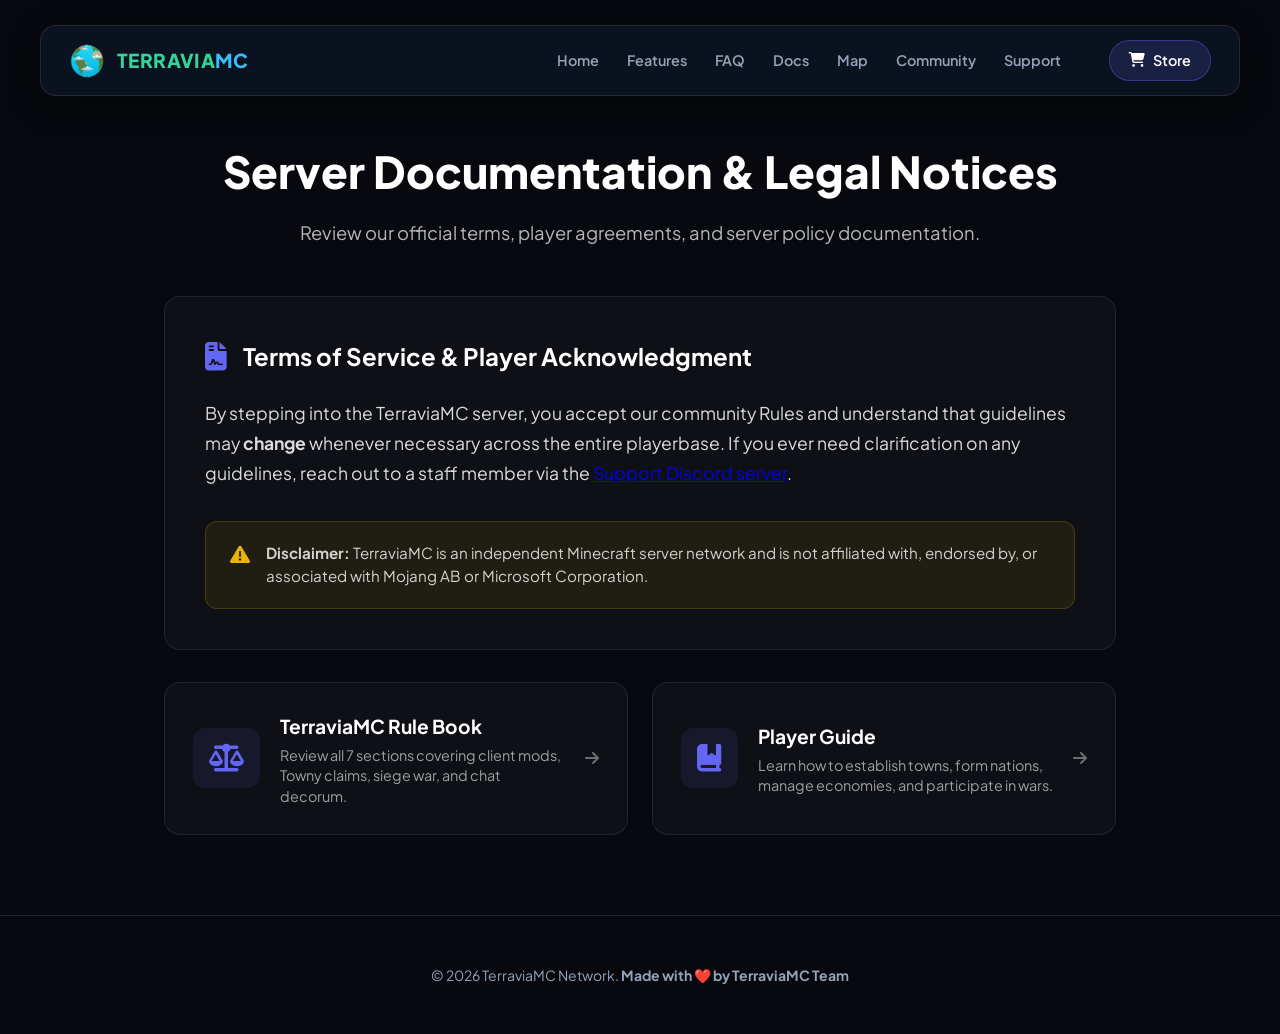
==== commit bc9ffb69: "Fix HTML encoding issues in docs.html" ====
--- a/docs.html
+++ b/docs.html
@@ -52,10 +52,10 @@
                 <a href="https://terraviamc.org/#features">Features</a>
                 <a href="https://terraviamc.org/#faq">FAQ</a>
                 <a href="docs.html">Docs</a>
-                <a href="https://map.terraviamc.net" target="_blank">Map</a>
+                <a href="https://map.terraviamc.org" target="_blank">Map</a>
                 <a href="https://terraviamc.org/#community">Community</a>
                 <a href="https://discord.gg/nkvjsukhuc" target="_blank">Support</a>
-                <a href="https://store.terraviamc.net" target="_blank" class="nav-btn-store">
+                <a href="https://store.terraviamc.org" target="_blank" class="nav-btn-store">
                     <i class="fa-solid fa-cart-shopping"></i> Store
                 </a>
             </div>
